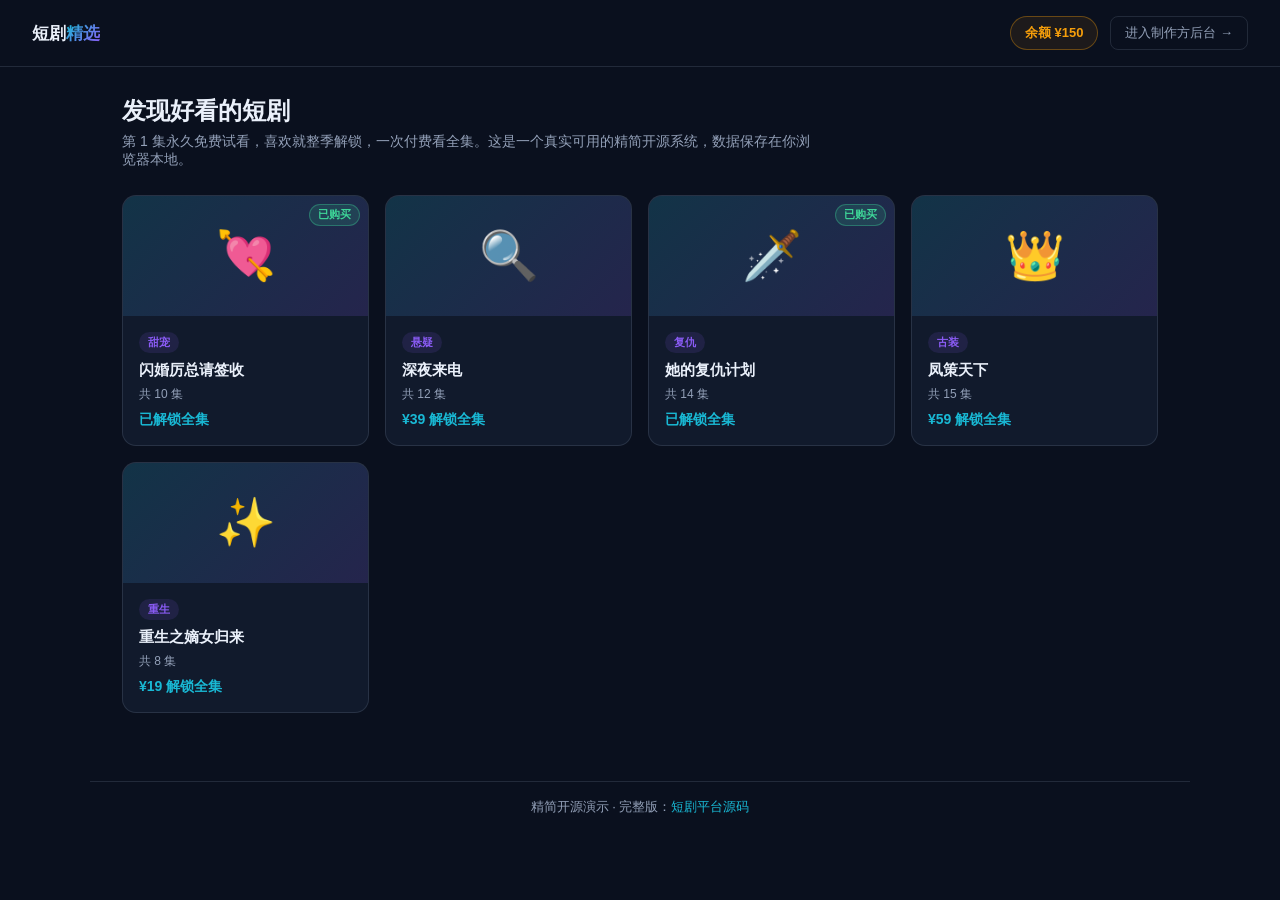
==== index.html @ 3a57b46b "Initial commit: functional short-drama platform with whole-series unlock and simulated player (front" ====
<!DOCTYPE html>
<html lang="zh-CN">
<head>
<meta charset="UTF-8">
<meta name="viewport" content="width=device-width, initial-scale=1.0">
<title>短剧精选（精简开源版）</title>
<meta name="description" content="免费开源的短剧平台系统精简版：剧集目录浏览、首集免费试看、整季付费解锁、模拟视频播放器，后台剧集与分集管理、真实收入统计，纯前端+localStorage实现，可作为学习或二次开发起点。">
<link rel="stylesheet" href="style.css">
</head>
<body>
  <header class="topbar">
    <div class="brand">短剧<span class="accent">精选</span></div>
    <div class="topbar-right">
      <div class="balance-badge" id="balanceBadge">余额 ¥0</div>
      <a href="admin.html" class="nav-link">进入制作方后台 →</a>
    </div>
  </header>

  <main class="container">
    <!-- 目录页 -->
    <section id="view-catalog">
      <div class="page-head">
        <h1>发现好看的短剧</h1>
        <p>第 1 集永久免费试看，喜欢就整季解锁，一次付费看全集。这是一个真实可用的精简开源系统，数据保存在你浏览器本地。</p>
      </div>
      <div id="seriesGrid" class="series-grid"></div>
    </section>

    <!-- 剧集详情页 -->
    <section id="view-series" style="display:none">
      <button class="btn btn-sm" id="btnBackToCatalog">← 返回目录</button>
      <div class="series-head" id="seriesHead"></div>
      <div id="seriesMsg"></div>
      <div id="episodeList" class="episode-list"></div>
    </section>
  </main>

  <!-- 模拟视频播放器弹层 -->
  <div class="modal-backdrop" id="playerBackdrop">
    <div class="modal player-modal">
      <button class="modal-close" id="btnClosePlayer">&times;</button>
      <h2 id="playerTitle"></h2>
      <p class="sub" id="playerSub"></p>
      <div class="video-player">
        <div class="player-stage" id="playerStage">
          <span id="playerStageEmoji">🎬</span>
          <div class="player-finished-overlay" id="playerFinishedOverlay">本集播放完毕</div>
        </div>
        <div class="player-controls">
          <button class="play-btn" id="btnPlayPause">▶</button>
          <div class="player-progress" id="playerProgressTrack">
            <div class="player-progress-bar" id="playerProgressBar"></div>
          </div>
          <div class="player-time" id="playerTime">00:00 / 00:00</div>
        </div>
        <div class="player-footer">
          <span class="preview-tag" id="playerPreviewTag"></span>
          <button class="btn btn-primary btn-sm" id="btnNextEpisode">下一集 →</button>
        </div>
      </div>
    </div>
  </div>

  <script src="data.js"></script>
  <script src="script.js"></script>

<footer style="margin:40px auto 16px;max-width:1100px;padding:16px 20px 0;border-top:1px solid var(--line,rgba(147,160,184,.18));text-align:center;color:var(--muted,#93A0B8);font-size:13px">精简开源演示 &middot; 完整版：<a href="https://inzyxuashop.com/duanju-yuanma.html" target="_blank" rel="noopener" style="color:var(--cyan,#19B8D4);text-decoration:none">短剧平台源码</a></footer>
</body>
</html>
---- style.css ----
:root{--ink:#0A101E;--surface:#111a2c;--surface2:#16223a;--line:rgba(147,160,184,.18);--muted:#93A0B8;--text:#EAF0FA;--cyan:#19B8D4;--violet:#8B5CF6;--green:#3ED598;--red:#F87171;--amber:#F59E0B;--radius:14px;color-scheme:dark}
*{box-sizing:border-box}
body{margin:0;background:var(--ink);color:var(--text);font-family:-apple-system,BlinkMacSystemFont,"Segoe UI","PingFang SC","Microsoft YaHei",sans-serif;min-height:100vh}
a{color:inherit;text-decoration:none}

.topbar{display:flex;align-items:center;justify-content:space-between;padding:16px 32px;border-bottom:1px solid var(--line)}
.brand{font-size:17px;font-weight:700}
.brand .accent{background:linear-gradient(135deg,var(--cyan),var(--violet));-webkit-background-clip:text;background-clip:text;color:transparent}
.topbar-right{display:flex;align-items:center;gap:12px}
.nav-link{font-size:13px;color:var(--muted);border:1px solid var(--line);padding:7px 14px;border-radius:8px}
.nav-link:hover{border-color:var(--cyan);color:var(--text)}
.balance-badge{font-size:13px;font-weight:700;color:var(--amber);border:1px solid rgba(245,158,11,.35);background:rgba(245,158,11,.08);padding:7px 14px;border-radius:999px}

.container{max-width:1100px;margin:0 auto;padding:28px 32px}
.page-head h1{font-size:24px;font-weight:700;margin:0 0 6px}
.page-head p{color:var(--muted);font-size:14px;margin:0 0 26px;max-width:700px}

/* ---- catalog ---- */
.series-grid{display:grid;grid-template-columns:repeat(auto-fill,minmax(220px,1fr));gap:16px}
.series-card{background:var(--surface);border:1px solid var(--line);border-radius:var(--radius);overflow:hidden;cursor:pointer;transition:transform .2s,border-color .2s}
.series-card:hover{transform:translateY(-3px);border-color:rgba(25,184,212,.4)}
.series-card__cover{position:relative;height:120px;display:flex;align-items:center;justify-content:center;font-size:48px;background:linear-gradient(135deg,rgba(25,184,212,.16),rgba(139,92,246,.16))}
.owned-flag{position:absolute;top:8px;right:8px;font-size:10.5px;font-weight:700;color:var(--green);background:rgba(62,213,152,.14);border:1px solid rgba(62,213,152,.35);padding:3px 8px;border-radius:999px}
.series-card__body{padding:16px}
.category-tag{display:inline-block;font-size:11px;font-weight:700;color:var(--violet);background:rgba(139,92,246,.12);border-radius:999px;padding:3px 9px;margin-bottom:8px}
.series-card__body h3{margin:0 0 6px;font-size:15px}
.series-card__meta{font-size:12px;color:var(--muted);margin-bottom:8px}
.series-card__price{font-size:14px;font-weight:700;color:var(--cyan)}

/* ---- series detail ---- */
.series-head{display:flex;gap:20px;background:var(--surface);border:1px solid var(--line);border-radius:var(--radius);padding:22px;margin:18px 0}
.series-head__cover{flex-shrink:0;width:96px;height:96px;border-radius:12px;display:flex;align-items:center;justify-content:center;font-size:44px;background:linear-gradient(135deg,rgba(25,184,212,.16),rgba(139,92,246,.16))}
.series-head__body{flex:1;min-width:0}
.series-head__body h1{margin:2px 0 8px;font-size:20px}
.series-head__synopsis{color:var(--muted);font-size:13.5px;margin:0 0 10px;max-width:640px}
.series-head__meta{font-size:12.5px;color:var(--muted);margin-bottom:14px}
.owned-state{color:var(--green);font-weight:700;font-size:13.5px}

.episode-list{display:flex;flex-direction:column;gap:8px}
.episode-row{display:flex;align-items:center;gap:14px;background:var(--surface);border:1px solid var(--line);border-radius:10px;padding:12px 16px;cursor:pointer;transition:border-color .15s}
.episode-row:hover{border-color:rgba(25,184,212,.4)}
.episode-row.locked{cursor:pointer;opacity:.6}
.episode-row.locked:hover{border-color:rgba(248,113,113,.35)}
.ep-index{width:28px;flex-shrink:0;font-size:14px;font-weight:700;color:var(--muted);text-align:center}
.ep-info{flex:1;min-width:0}
.ep-title{font-size:14px;margin-bottom:2px}
.ep-duration{font-size:11.5px;color:var(--muted)}
.ep-status{width:24px;flex-shrink:0;text-align:center;color:var(--cyan);font-size:14px}
.lock-icon{font-size:13px}
.preview-tag{display:inline-block;font-size:10.5px;font-weight:700;color:var(--green);background:rgba(62,213,152,.14);border-radius:999px;padding:2px 7px;margin-left:6px;vertical-align:middle}

/* ---- modal / player ---- */
.modal-backdrop{position:fixed;inset:0;background:rgba(4,8,16,.75);display:none;align-items:center;justify-content:center;padding:20px;z-index:50}
.modal-backdrop.show{display:flex}
.modal{background:var(--surface);border:1px solid var(--line);border-radius:18px;max-width:460px;width:100%;max-height:88vh;overflow:auto;padding:26px}
.player-modal{max-width:520px}
.modal h2{margin:0 0 6px;font-size:18px}
.modal .sub{color:var(--muted);font-size:12.5px;margin:0 0 18px}
.modal-close{float:right;background:none;border:none;color:var(--muted);font-size:20px;cursor:pointer}

.video-player{border:1px solid var(--line);border-radius:12px;overflow:hidden;background:#000}
.player-stage{position:relative;height:220px;display:flex;align-items:center;justify-content:center;font-size:64px;background:radial-gradient(circle at 50% 40%,#1b2740,#05070d)}
.player-finished-overlay{position:absolute;inset:0;display:none;align-items:center;justify-content:center;background:rgba(4,8,16,.82);color:var(--text);font-size:16px;font-weight:700}
.player-finished-overlay.show{display:flex}
.player-controls{display:flex;align-items:center;gap:12px;padding:12px 14px;background:var(--surface2)}
.play-btn{flex-shrink:0;width:34px;height:34px;border-radius:50%;border:none;background:linear-gradient(135deg,var(--cyan),var(--violet));color:#06121A;font-size:13px;cursor:pointer;display:flex;align-items:center;justify-content:center}
.player-progress{flex:1;height:6px;border-radius:999px;background:rgba(147,160,184,.18);overflow:hidden;cursor:pointer}
.player-progress-bar{height:100%;width:0%;border-radius:999px;background:linear-gradient(90deg,var(--cyan),var(--violet));transition:width .1s linear}
.player-time{flex-shrink:0;font-size:11.5px;color:var(--muted);font-variant-numeric:tabular-nums}
.player-footer{display:flex;align-items:center;justify-content:space-between;padding:12px 14px;background:var(--surface)}

/* ---- shared form / btn / msg ---- */
.field{display:flex;flex-direction:column;gap:6px;margin-bottom:14px}
.field label{font-size:12px;color:var(--muted);font-weight:600}
.field input,.field select,.field textarea{background:rgba(147,160,184,.06);border:1px solid var(--line);border-radius:8px;padding:9px 11px;color:var(--text);font-family:inherit;font-size:13.5px;outline:none;width:100%}
.field input:focus,.field select:focus,.field textarea:focus{border-color:var(--cyan)}
.field-row{display:grid;grid-template-columns:1fr 1fr;gap:10px}
.field-checkbox label{display:flex;align-items:center;gap:8px;font-size:13.5px;color:var(--text);font-weight:400}
.field-checkbox input{width:auto}

.btn{font-family:inherit;font-size:13.5px;font-weight:600;padding:10px 18px;border-radius:9px;border:1px solid var(--line);background:transparent;color:var(--text);cursor:pointer}
.btn:hover{border-color:var(--cyan)}
.btn:disabled{opacity:.45;cursor:not-allowed}
.btn:disabled:hover{border-color:var(--line)}
.btn-primary{background:linear-gradient(135deg,var(--cyan),var(--violet));border:none;color:#06121A}
.btn-block{width:100%}
.btn-sm{padding:5px 11px;font-size:12px}
.btn-danger{border-color:rgba(248,113,113,.4);color:var(--red)}

.msg{margin:14px 0 0;font-size:12.5px;padding:9px 12px;border-radius:8px}
.msg.error{background:rgba(248,113,113,.1);border:1px solid rgba(248,113,113,.3);color:var(--red)}
.msg.success{background:rgba(62,213,152,.1);border:1px solid rgba(62,213,152,.3);color:var(--green)}

/* ---- admin ---- */
.admin-layout{display:flex;min-height:100vh}
.sidebar{width:220px;flex-shrink:0;border-right:1px solid var(--line);padding:20px 14px}
.sidebar .brand{padding:0 10px 20px}
.side-link{display:block;padding:10px 12px;border-radius:9px;font-size:13.5px;color:var(--muted);margin-bottom:4px;cursor:pointer}
.side-link:hover{background:rgba(147,160,184,.06)}
.side-link.active{background:rgba(25,184,212,.12);color:var(--text)}
.admin-main{flex:1;padding:28px 34px;overflow:auto}
.admin-view{display:none}
.admin-view.active{display:block}

.stat-grid{display:grid;grid-template-columns:repeat(4,1fr);gap:14px;margin-bottom:26px}
.stat-card{background:var(--surface);border:1px solid var(--line);border-radius:var(--radius);padding:20px}
.stat-card .num{font-size:24px;font-weight:800}
.stat-card .label{font-size:12px;color:var(--muted);margin-top:4px}

table{width:100%;border-collapse:collapse;font-size:13.5px}
th{text-align:left;padding:10px 12px;color:var(--muted);font-weight:600;border-bottom:1px solid var(--line);font-size:12px}
td{padding:11px 12px;border-bottom:1px solid var(--line)}
.badge{display:inline-block;font-size:11px;font-weight:700;padding:3px 9px;border-radius:999px}
.badge.confirmed{background:rgba(62,213,152,.14);color:var(--green)}
.badge.pending{background:rgba(245,158,11,.14);color:var(--amber)}
.badge.cancelled{background:rgba(248,113,113,.14);color:var(--red)}
.table-actions{display:flex;gap:6px}
.table-toolbar{display:flex;justify-content:space-between;align-items:center;margin-bottom:16px;gap:10px}
.series-select{max-width:280px}
.filter-row{display:flex;gap:6px}
.filter-btn{font-size:12px;padding:6px 12px;border-radius:999px;border:1px solid var(--line);background:transparent;color:var(--muted);cursor:pointer}
.filter-btn.active{border-color:var(--cyan);color:var(--text)}

@media (max-width:820px){
  .admin-layout{flex-direction:column}
  .sidebar{width:100%;display:flex;overflow-x:auto;border-right:none;border-bottom:1px solid var(--line)}
  .stat-grid{grid-template-columns:repeat(2,1fr)}
  .series-head{flex-direction:column}
}
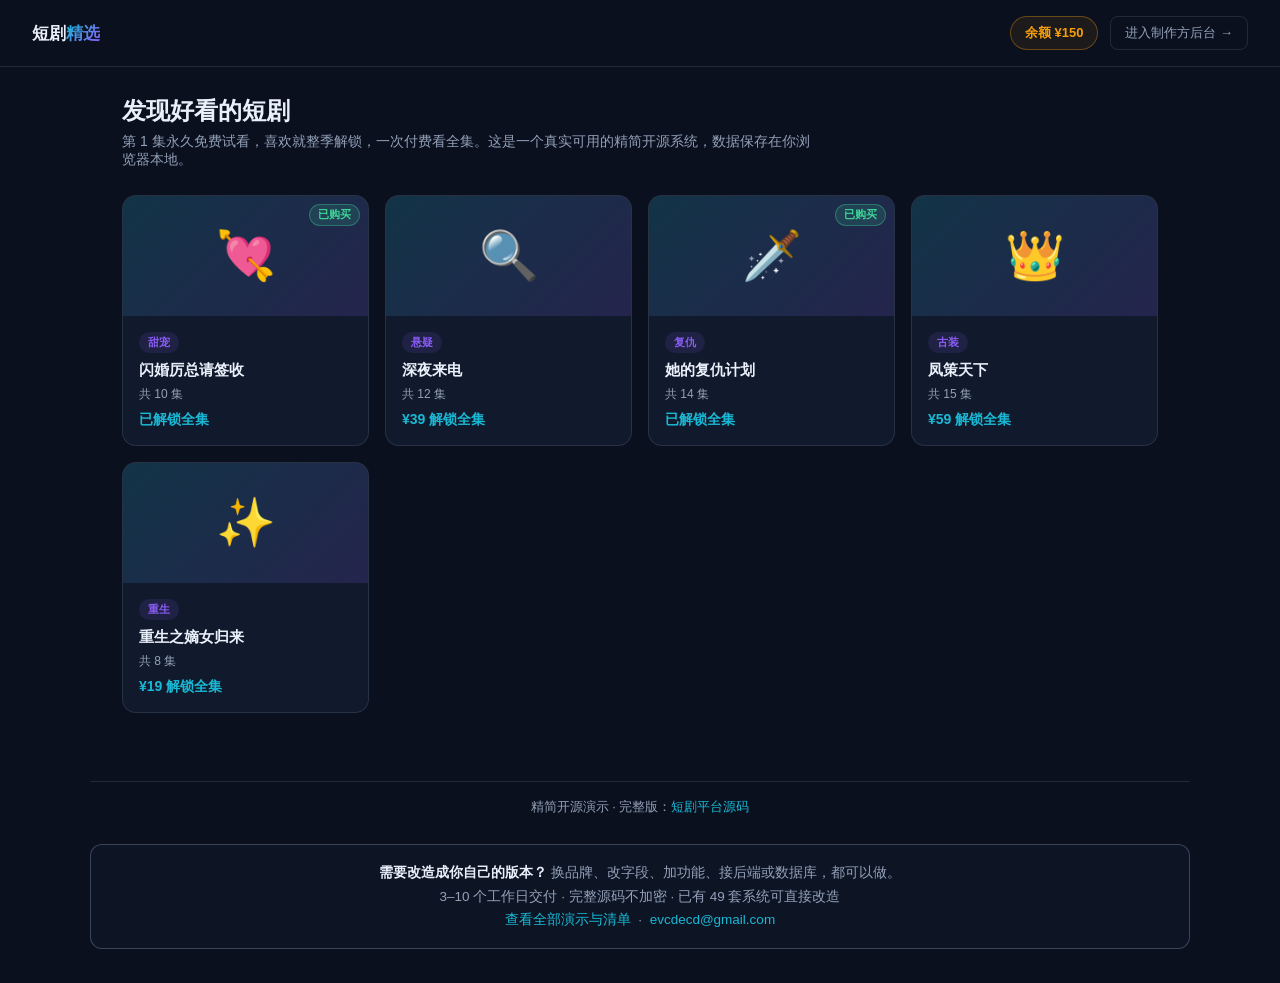
==== commit 98d6d93a: "Add a custom-delivery footer" ====
--- a/index.html
+++ b/index.html
@@ -65,5 +65,15 @@
   <script src="script.js"></script>
 
 <footer style="margin:40px auto 16px;max-width:1100px;padding:16px 20px 0;border-top:1px solid var(--line,rgba(147,160,184,.18));text-align:center;color:var(--muted,#93A0B8);font-size:13px">精简开源演示 &middot; 完整版：<a href="https://inzyxuashop.com/duanju-yuanma.html" target="_blank" rel="noopener" style="color:var(--cyan,#19B8D4);text-decoration:none">短剧平台源码</a></footer>
+
+<!-- custom-delivery -->
+<div style="max-width:1100px;margin:28px auto 34px;padding:16px 20px;border:1px solid rgba(147,160,184,.35);border-radius:12px;background:rgba(17,26,44,.55);font:13.5px/1.75 -apple-system,BlinkMacSystemFont,'Segoe UI','PingFang SC','Microsoft YaHei',sans-serif;color:#93a0b8;text-align:center">
+  <strong style="color:#eaf0fa">需要改造成你自己的版本？</strong>
+  换品牌、改字段、加功能、接后端或数据库，都可以做。<br>
+  3–10 个工作日交付 · 完整源码不加密 · 已有 49 套系统可直接改造<br>
+  <a href="https://inzyxuashop.com" style="color:#19b8d4;text-decoration:none">查看全部演示与清单</a>
+  &nbsp;·&nbsp;
+  <a href="mailto:evcdecd@gmail.com" style="color:#19b8d4;text-decoration:none">evcdecd@gmail.com</a>
+</div>
 </body>
-</html>
+</html>
